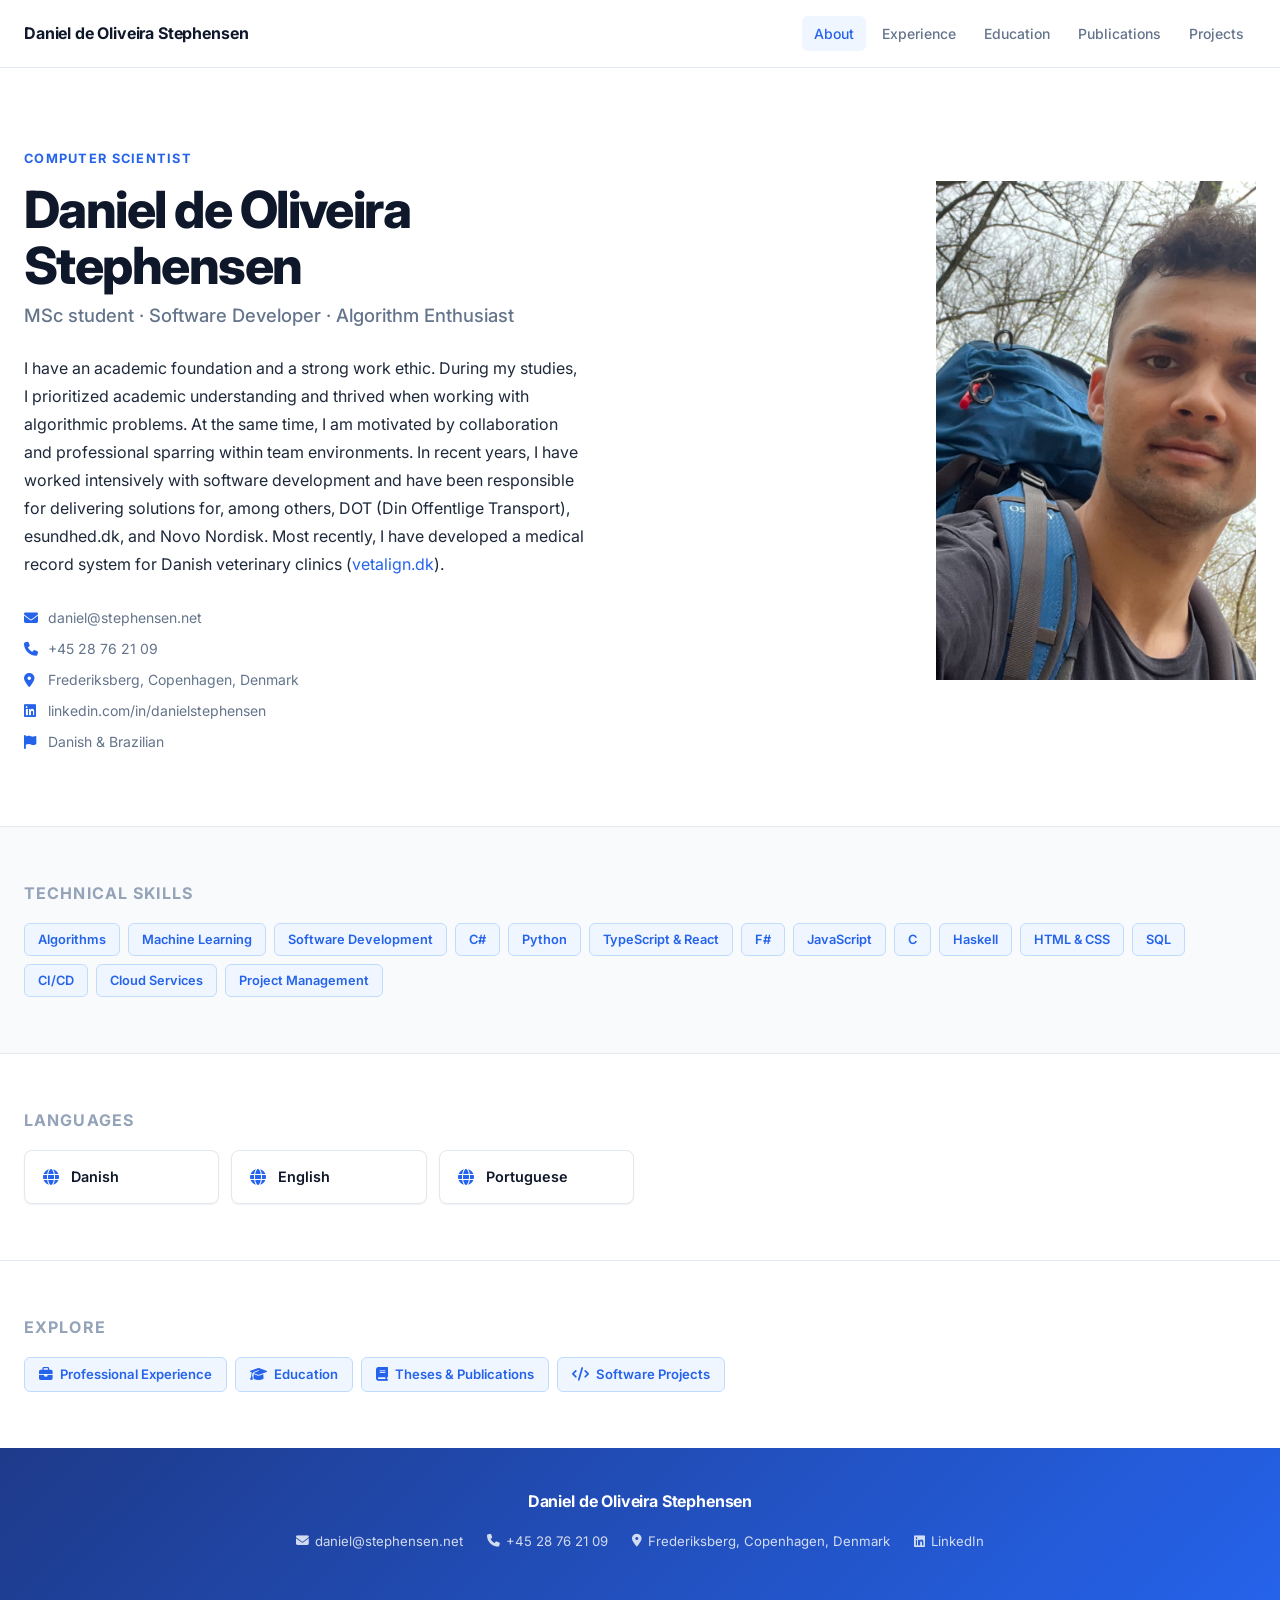
==== index.html @ 85570a77 "Lots of changes made" ====
<!DOCTYPE html>
<html lang="en">
<head>
  <meta charset="UTF-8">
  <meta name="viewport" content="width=device-width, initial-scale=1.0">
  <title>Daniel de Oliveira Stephensen — Computer Scientist</title>
  <meta name="description" content="Personal website of Daniel de Oliveira Stephensen, Computer Scientist at the University of Copenhagen.">
  <link rel="preconnect" href="https://fonts.googleapis.com">
  <link rel="preconnect" href="https://fonts.gstatic.com" crossorigin>
  <link href="https://fonts.googleapis.com/css2?family=Inter:wght@400;500;600;700;800&display=swap" rel="stylesheet">
  <link rel="stylesheet" href="https://cdnjs.cloudflare.com/ajax/libs/font-awesome/6.5.0/css/all.min.css">
  <link rel="stylesheet" href="assets/css/styles.css">
</head>
<body>

  <!-- ── Navigation ───────────────────────────────────────────────── -->
  <nav class="nav" role="navigation">
    <div class="nav-inner">
      <a class="nav-logo" href="/">Daniel de Oliveira Stephensen</a>
      <button class="nav-toggle" aria-label="Toggle navigation" aria-expanded="false">
        <span></span><span></span><span></span>
      </button>
      <div class="nav-links">
        <a href="/" class="active">About</a>
        <a href="/experience">Experience</a>
        <a href="/education">Education</a>
        <a href="/publications">Publications</a>
        <a href="/projects">Projects</a>
      </div>
    </div>
  </nav>

  <!-- ── Hero ─────────────────────────────────────────────────────── -->
  <main class="page">
    <section class="hero">
      <p class="hero-inner hero-eyebrow">Computer Scientist</p>
      <div>
        <div class="hero-inner" style="align-items: flex-start;">
          <div class="hero-text">
            
            <h1 class="hero-name">Daniel de Oliveira<br>Stephensen</h1>
            <p class="hero-title">MSc student · Software Developer · Algorithm Enthusiast</p>
            <p class="hero-bio">
              I have an academic foundation and a strong work ethic. During my studies,
              I prioritized academic understanding and thrived when working with algorithmic problems.
              At the same time, I am motivated by collaboration and professional sparring within team
              environments. In recent years, I have worked intensively with software development and
              have been responsible for delivering solutions for, among others, DOT (Din Offentlige
              Transport), esundhed.dk, and Novo Nordisk. Most recently, I have developed a medical
              record system for Danish veterinary clinics (<a href="https://vetalign.dk" target="_blank" rel="noopener">vetalign.dk</a>).
            </p>
            <div class="hero-contact">
              <a href="mailto:daniel@stephensen.net">
                <i class="fa-solid fa-envelope"></i>daniel@stephensen.net
              </a>
              <a href="tel:+4528762109">
                <i class="fa-solid fa-phone"></i>+45 28 76 21 09
              </a>
              <span>
                <a href="https://www.google.com/maps/search/?api=1&query=Frederiksberg+Copenhagen+Denmark" target="_blank">
                  <i class="fa-solid fa-location-dot"></i>
                  Frederiksberg, Copenhagen, Denmark
                </a>
              </span>
              <a href="https://www.linkedin.com/in/danielstephensen" target="_blank" rel="noopener">
                <i class="fa-brands fa-linkedin"></i>linkedin.com/in/danielstephensen
              </a>
              <span>
                <i class="fa-solid fa-flag"></i>Danish &amp; Brazilian
              </span>
            </div>
          </div>

          <!-- Replace profile.jpg with your own photo -->
          <div>
            <img
              src="assets/images/profile.png"
              alt="Daniel de Oliveira Stephensen"
            >
          </div>
        </div>
      </div>
    </section>

    <hr class="divider">

    <!-- ── Skills ───────────────────────────────────────────────────── -->
    <section class="info-section">
      <div class="info-section-inner">
        <h2>Technical Skills</h2>
        <div class="tag-grid">
          <span class="tag tech">Algorithms</span>
          <span class="tag tech">Machine Learning</span>
          <span class="tag tech">Software Development</span>
          <span class="tag tech">C#</span>
          <span class="tag tech">Python</span>
          <span class="tag tech">TypeScript &amp; React</span>
          <span class="tag tech">F#</span>
          <span class="tag tech">JavaScript</span>
          <span class="tag tech">C</span>
          <span class="tag tech">Haskell</span>
          <span class="tag tech">HTML &amp; CSS</span>
          <span class="tag tech">SQL</span>
          <span class="tag tech">CI/CD</span>
          <span class="tag tech">Cloud Services</span>
          <span class="tag tech">Project Management</span>
        </div>
      </div>
    </section>

    <!-- ── Languages ────────────────────────────────────────────────── -->
    <section class="info-section">
      <div class="info-section-inner">
        <h2>Languages</h2>
        <div class="lang-grid">
          <div class="lang-item"><i class="fa-solid fa-globe"></i><span>Danish</span></div>
          <div class="lang-item"><i class="fa-solid fa-globe"></i><span>English</span></div>
          <div class="lang-item"><i class="fa-solid fa-globe"></i><span>Portuguese</span></div>
        </div>
      </div>
    </section>

    <!-- ── Quick links ───────────────────────────────────────────────── -->
    <section class="info-section">
      <div class="info-section-inner">
        <h2>Explore</h2>
        <div class="tag-grid">
          <a href="/experience" class="btn-link"><i class="fa-solid fa-briefcase"></i>Professional Experience</a>
          <a href="/education"  class="btn-link"><i class="fa-solid fa-graduation-cap"></i>Education</a>
          <a href="/publications" class="btn-link"><i class="fa-solid fa-book"></i>Theses &amp; Publications</a>
          <a href="/projects"  class="btn-link"><i class="fa-solid fa-code"></i>Software Projects</a>
        </div>
      </div>
    </section>
  </main>

  <!-- ── Footer ───────────────────────────────────────────────────── -->
  <footer class="footer">
    <p class="footer-name">Daniel de Oliveira Stephensen</p>
    <div class="footer-contacts">
      <a href="mailto:daniel@stephensen.net"><i class="fa-solid fa-envelope"></i>daniel@stephensen.net</a>
      <a href="tel:+4528762109"><i class="fa-solid fa-phone"></i>+45 28 76 21 09</a>
      <span>
        <a href="https://www.google.com/maps/search/?api=1&query=Frederiksberg+Copenhagen+Denmark" target="_blank">
          <i class="fa-solid fa-location-dot"></i>
          Frederiksberg, Copenhagen, Denmark
        </a>
      </span>
      <a href="https://www.linkedin.com/in/danielstephensen" target="_blank" rel="noopener"><i class="fa-brands fa-linkedin"></i>LinkedIn</a>
    </div>
  </footer>

  <script src="assets/js/main.js"></script>
</body>
</html>
---- assets/css/styles.css ----
/* =====================================================================
   Design tokens
   ===================================================================== */
:root {
  --navy:         #0f172a;
  --navy-light:   #1e293b;
  --blue:         #2563eb;
  --blue-hover:   #1d4ed8;
  --blue-light:   #eff6ff;
  --blue-muted:   #bfdbfe;
  --text:         #1e293b;
  --text-muted:   #64748b;
  --text-light:   #94a3b8;
  --bg:           #ffffff;
  --bg-alt:       #f8fafc;
  --border:       #e2e8f0;
  --green:        #059669;
  --green-light:  #d1fae5;
  --amber:        #d97706;
  --amber-light:  #fef3c7;
  --gray-badge:   #f1f5f9;
  --gray-text:    #475569;
  --nav-h:        68px;
  --max-w:        1300px;
  --radius:       8px;
  --radius-lg:    14px;
  --shadow-sm:    0 1px 2px rgba(15,23,42,.06);
  --shadow:       0 1px 3px rgba(15,23,42,.08), 0 1px 2px rgba(15,23,42,.05);
  --shadow-md:    0 4px 12px rgba(15,23,42,.08), 0 2px 4px rgba(15,23,42,.04);
  --shadow-lg:    0 10px 24px rgba(15,23,42,.09), 0 4px 8px rgba(15,23,42,.05);
}

/* =====================================================================
   Reset & base
   ===================================================================== */
*, *::before, *::after { box-sizing: border-box; margin: 0; padding: 0; }

html { scroll-behavior: smooth; }

body {
  font-family: 'Inter', -apple-system, BlinkMacSystemFont, 'Segoe UI', sans-serif;
  color: var(--text);
  background: var(--bg);
  line-height: 1.65;
  font-size: 16px;
  -webkit-font-smoothing: antialiased;
}

a { color: var(--blue); text-decoration: none; }
a:hover { color: var(--blue-hover); }

ul { list-style: none; }

img { max-width: 100%; display: block; }

/* =====================================================================
   Typography
   ===================================================================== */
h1, h2, h3, h4 { font-weight: 700; line-height: 1.25; color: var(--navy); }
h1 { font-size: clamp(2rem, 5vw, 2.75rem); letter-spacing: -.02em; }
h2 { font-size: clamp(1.35rem, 3vw, 1.75rem); letter-spacing: -.01em; }
h3 { font-size: 1.1rem; }
h4 { font-size: .9rem; font-weight: 600; }

p { color: var(--text); }

/* =====================================================================
   Navigation
   ===================================================================== */
.nav {
  position: fixed;
  inset: 0 0 auto 0;
  height: var(--nav-h);
  z-index: 100;
  background: rgba(255,255,255,.94);
  backdrop-filter: blur(12px);
  -webkit-backdrop-filter: blur(12px);
  border-bottom: 1px solid var(--border);
}

.nav-inner {
  max-width: var(--max-w);
  margin: 0 auto;
  padding: 0 24px;
  height: 100%;
  display: flex;
  align-items: center;
  justify-content: space-between;
  gap: 24px;
}

.nav-logo {
  font-size: 1rem;
  font-weight: 700;
  color: var(--navy);
  white-space: nowrap;
  letter-spacing: -.01em;
}
.nav-logo:hover { color: var(--blue); }

.nav-links {
  display: flex;
  align-items: center;
  gap: 4px;
}

.nav-links a {
  font-size: .875rem;
  font-weight: 500;
  color: var(--text-muted);
  padding: 6px 12px;
  border-radius: 6px;
  transition: color .15s, background .15s;
}
.nav-links a:hover { color: var(--navy); background: var(--bg-alt); }
.nav-links a.active { color: var(--blue); background: var(--blue-light); }

/* Hamburger */
.nav-toggle {
  display: none;
  flex-direction: column;
  gap: 5px;
  cursor: pointer;
  padding: 8px;
  border: none;
  background: none;
}
.nav-toggle span {
  width: 22px;
  height: 2px;
  background: var(--navy);
  border-radius: 2px;
  transition: transform .2s, opacity .2s;
}

/* =====================================================================
   Page wrapper
   ===================================================================== */
.page {
  padding-top: var(--nav-h);
  min-height: 100vh;
}

/* =====================================================================
   Section header (shared page title block)
   ===================================================================== */
.section-header {
  background: linear-gradient(135deg, #1e3a8a 0%, #2563eb 100%);
  color: #fff;
  padding: 32px 24px 32px;
  text-align: center;
}
.section-header h1 { color: #fff; margin-bottom: 10px; }
.section-header p {
  color: rgba(255, 255, 255, .72);
  font-size: 1.05rem;
  max-width: 520px;
  margin: 0 auto;
}

/* =====================================================================
   Container
   ===================================================================== */
.container {
  max-width: var(--max-w);
  margin: 0 auto;
  padding: 0 24px;
}

/* =====================================================================
   Timeline
   ===================================================================== */
.timeline-section {
  padding: 72px 0;
}
.timeline-section + .timeline-section { padding-top: 0; }

.timeline-label {
  font-size: .75rem;
  font-weight: 700;
  letter-spacing: .08em;
  text-transform: uppercase;
  color: var(--text-light);
  margin-bottom: 28px;
}

/*
  Timeline geometry (all values consistent):
  - .timeline padding-left: 48px
  - Line:  left 19px, width 2px  → center at 20px
  - Dot:   10×10px, left -33px from .tl-item
           → left edge at 48-33=15px from .timeline
           → center at 15+5=20px  ✓ matches line center
*/

.timeline {
  position: relative;
  padding-left: 48px;
}

/* Vertical line */
.timeline::before {
  content: '';
  position: absolute;
  left: 19px;
  top: 0;
  bottom: 0;
  width: 2px;
  background: var(--border);
  border-radius: 2px;
}

.tl-item {
  position: relative;
  margin-bottom: 28px;
}
.tl-item:last-child { margin-bottom: 0; }

/* Dot — vertically centred on the date label:
   card border (1) + padding-top (24) + half .tl-meta height (~13.5) - half dot height (5) ≈ 34px */
.tl-item::before {
  content: '';
  position: absolute;
  left: -33px;
  top: 34px;
  width: 10px;
  height: 10px;
  border-radius: 50%;
  background: #fff;
  border: 2px solid var(--blue);
  box-shadow: 0 0 0 3px var(--blue-light);
  z-index: 2;
}

/* =====================================================================
   Timeline card
   ===================================================================== */
.tl-card {
  background: var(--bg);
  border: 1px solid var(--border);
  border-radius: var(--radius-lg);
  padding: 24px 28px;
  box-shadow: var(--shadow);
  transition: box-shadow .2s, border-color .2s;
}
.tl-card:hover {
  box-shadow: var(--shadow-md);
  border-color: var(--blue-muted);
}

.tl-meta {
  display: flex;
  align-items: center;
  gap: 8px;
  flex-wrap: wrap;
  margin-bottom: 8px;
}

.tl-date {
  font-size: .8rem;
  font-weight: 600;
  color: var(--blue);
  background: var(--blue-light);
  padding: 3px 10px;
  border-radius: 20px;
  display: inline-flex;
  align-items: center;
  gap: 5px;
}
.tl-date i { font-size: .75rem; }

.tl-org {
  font-size: .82rem;
  font-weight: 500;
  color: var(--text-muted);
  display: inline-flex;
  align-items: center;
  gap: 5px;
}
.tl-org i { font-size: .8rem; }

.tl-title {
  font-size: 1.05rem;
  font-weight: 700;
  color: var(--navy);
  margin-bottom: 12px;
  line-height: 1.35;
}

.tl-desc {
  font-size: .9rem;
  color: var(--text-muted);
  line-height: 1.6;
  margin-bottom: 14px;
}

.tl-bullets {
  padding-left: 0;
  display: flex;
  flex-direction: column;
  gap: 6px;
}

.tl-bullets li {
  font-size: .875rem;
  color: var(--text);
  padding-left: 20px;
  position: relative;
  line-height: 1.55;
}
.tl-bullets li::before {
  content: '';
  position: absolute;
  left: 0;
  top: 8px;
  width: 6px;
  height: 6px;
  border-radius: 50%;
  background: var(--blue);
}

/* =====================================================================
   Badges (grade, ECTS, tags)
   ===================================================================== */
.badge-row {
  display: flex;
  align-items: center;
  gap: 6px;
  flex-wrap: wrap;
  margin-top: 12px;
}

.badge {
  font-size: .75rem;
  font-weight: 600;
  padding: 3px 10px;
  border-radius: 20px;
  display: inline-flex;
  align-items: center;
  gap: 4px;
}

.badge-pass     { background: var(--gray-badge);  color: var(--gray-text); }
.badge-ects     { background: var(--gray-badge);  color: var(--gray-text); }
.badge-type     { background: var(--blue-light);  color: var(--blue); }

/* =====================================================================
   Icon link button (course description, website, etc.)
   ===================================================================== */
.btn-link {
  display: inline-flex;
  align-items: center;
  gap: 7px;
  font-size: .82rem;
  font-weight: 600;
  color: var(--blue);
  border: 1.5px solid var(--blue-muted);
  background: var(--blue-light);
  padding: 6px 14px;
  border-radius: 6px;
  transition: background .15s, border-color .15s, color .15s;
}
.btn-link:hover {
  background: var(--blue);
  border-color: var(--blue);
  color: #fff;
}
.btn-link i { font-size: .85rem; }

.btn-download {
  display: inline-flex;
  align-items: center;
  gap: 7px;
  font-size: .82rem;
  font-weight: 600;
  color: var(--green);
  border: 1.5px solid #6ee7b7;
  background: var(--green-light);
  padding: 6px 14px;
  border-radius: 6px;
  transition: background .15s, border-color .15s, color .15s;
}
.btn-download:hover {
  background: var(--green);
  border-color: var(--green);
  color: #fff;
}
.btn-download i { font-size: .85rem; }

.btn-row {
  display: flex;
  gap: 10px;
  flex-wrap: wrap;
  margin-top: 16px;
}

/* =====================================================================
   Skills / tag cloud
   ===================================================================== */
.tag-grid {
  display: flex;
  flex-wrap: wrap;
  gap: 8px;
}

.tag {
  font-size: .8rem;
  font-weight: 600;
  padding: 5px 13px;
  border-radius: 6px;
  background: var(--gray-badge);
  color: var(--gray-text);
  border: 1px solid var(--border);
}
.tag.tech   { background: var(--blue-light);  color: var(--blue);  border-color: var(--blue-muted); }
.tag.lang   { background: var(--green-light); color: var(--green); border-color: #6ee7b7; }

/* =====================================================================
   Course list (inside education cards)
   ===================================================================== */
.course-list {
  display: flex;
  flex-direction: column;
  gap: 12px;
  margin-top: 20px;
}

.course-item {
  background: var(--bg-alt);
  border: 1px solid var(--border);
  border-radius: var(--radius);
  padding: 16px 20px;
  transition: border-color .15s;
}
.course-item:hover { border-color: var(--blue-muted); }

/* Top row: title-block (left) + meta group (right) */
.course-title-row {
  display: flex;
  align-items: center;
  justify-content: space-between;
  gap: 12px;
  flex-wrap: wrap;
  margin-bottom: 6px;
}

.course-title-block {
  display: flex;
  flex-direction: row;
  align-items: center;
  gap: 8px;
  flex-wrap: wrap;
}

.course-name {
  font-size: .9rem;
  font-weight: 700;
  color: var(--navy);
  line-height: 1.35;
}

.course-meta {
  display: flex;
  align-items: center;
  gap: 6px;
  flex-shrink: 0;
  flex-wrap: wrap;
}

.course-link {
  display: inline-flex;
  align-items: center;
  gap: 5px;
  font-size: .73rem;
  font-weight: 600;
  color: var(--blue);
  white-space: nowrap;
  flex-shrink: 0;
  padding: 3px 9px;
  border-radius: 5px;
  border: 1px solid var(--blue-muted);
  background: var(--blue-light);
  transition: background .15s, color .15s, border-color .15s;
  text-decoration: none;
}
.course-link:hover {
  background: var(--blue);
  border-color: var(--blue);
  color: #fff;
}
.course-link i { font-size: .7rem; }

/* Short text description */
.course-desc {
  font-size: .855rem;
  color: var(--text-muted);
  line-height: 1.6;
  margin: 6px 0 8px;
}

/* TA badge */
.badge-ta {
  background: #fef3c7;
  color: #92400e;
}

/* Course type badge */
.badge-course-type {
  background: #fff7ed;
  color: #c2410c;
}

/* Key Takeaways section */
.course-takeaways {
  margin-top: 12px;
  padding-top: 10px;
  border-top: 1px solid var(--border);
}

.takeaways-label {
  font-size: .7rem;
  font-weight: 700;
  letter-spacing: .08em;
  text-transform: uppercase;
  color: var(--text-light);
  margin-bottom: 7px;
}

.course-learned {
  padding-left: 0;
  display: flex;
  flex-direction: column;
  gap: 4px;
}
.course-learned li {
  font-size: .82rem;
  color: var(--text-muted);
  padding-left: 16px;
  position: relative;
  line-height: 1.5;
}
.course-learned li::before {
  content: '';
  position: absolute;
  left: 0;
  top: 7px;
  width: 5px;
  height: 5px;
  border-radius: 50%;
  background: var(--text-light);
}

/* =====================================================================
   Video embed
   ===================================================================== */
.video-wrap {
  margin-top: 20px;
  border-radius: var(--radius);
  overflow: hidden;
  background: var(--navy);
  aspect-ratio: 16 / 9;
  display: flex;
  align-items: center;
  justify-content: center;
  border: 1px solid var(--border);
}
.video-wrap iframe {
  width: 100%;
  height: 100%;
  border: none;
}
.video-placeholder {
  text-align: center;
  color: var(--text-light);
}
.video-placeholder i { font-size: 2.5rem; margin-bottom: 10px; display: block; color: #475569; }
.video-placeholder p { font-size: .82rem; }

/* =====================================================================
   Hero (home page)
   ===================================================================== */
.hero {
  padding: 80px 0 72px;
}

.hero-inner {
  max-width: var(--max-w);
  margin: 0 auto;
  padding: 0 24px;
  display: grid;
  grid-template-columns: 1fr 320px;
  gap: 64px;
  align-items: center;
}

.hero-eyebrow {
  font-size: .8rem;
  font-weight: 700;
  letter-spacing: .1em;
  text-transform: uppercase;
  color: var(--blue);
  margin-bottom: 12px;
}

.hero-name {
  font-size: clamp(2.2rem, 5vw, 3.2rem);
  font-weight: 800;
  color: var(--navy);
  letter-spacing: -.03em;
  line-height: 1.1;
  margin-bottom: 6px;
}

.hero-title {
  font-size: 1.15rem;
  font-weight: 500;
  color: var(--text-muted);
  margin-bottom: 24px;
}

.hero-bio {
  font-size: 1rem;
  color: var(--text);
  line-height: 1.75;
  max-width: 560px;
  margin-bottom: 28px;
}

.hero-contact {
  display: flex;
  flex-direction: column;
  gap: 8px;
}
.hero-contact a, .hero-contact span {
  font-size: .875rem;
  color: var(--text-muted);
  display: inline-flex;
  align-items: center;
  gap: 8px;
  transition: color .15s;
}
.hero-contact a:hover { color: var(--blue); }
.hero-contact i { width: 16px; color: var(--blue); }

.hero-photo-wrap {
  display: flex;
  justify-content: center;
}

.hero-photo {
  width: 260px;
  height: 260px;
  border-radius: 50%;
  object-fit: cover;
  border: 4px solid var(--border);
  box-shadow: var(--shadow-lg);
}

.hero-photo-placeholder {
  width: 260px;
  height: 260px;
  border-radius: 50%;
  background: var(--bg-alt);
  border: 4px solid var(--border);
  display: flex;
  align-items: center;
  justify-content: center;
  color: var(--text-light);
  font-size: 5rem;
  box-shadow: var(--shadow-lg);
}

/* =====================================================================
   Home info sections
   ===================================================================== */
.info-section {
  padding: 56px 0;
  background: var(--bg-alt);
}
.info-section + .info-section { border-top: 1px solid var(--border); background: var(--bg); }

.info-section-inner {
  max-width: var(--max-w);
  margin: 0 auto;
  padding: 0 24px;
}

.info-section h2 {
  font-size: 1rem;
  font-weight: 700;
  letter-spacing: .07em;
  text-transform: uppercase;
  color: var(--text-light);
  margin-bottom: 20px;
}

.lang-grid {
  display: grid;
  grid-template-columns: repeat(auto-fill, minmax(180px, 1fr));
  gap: 12px;
}

.lang-item {
  background: var(--bg);
  border: 1px solid var(--border);
  border-radius: var(--radius);
  padding: 14px 18px;
  display: flex;
  align-items: center;
  gap: 12px;
  box-shadow: var(--shadow-sm);
}
.lang-item i { color: var(--blue); font-size: 1rem; }
.lang-item span { font-size: .9rem; font-weight: 600; color: var(--navy); }

/* =====================================================================
   Divider
   ===================================================================== */
.divider {
  border: none;
  border-top: 1px solid var(--border);
  margin: 0;
}

/* =====================================================================
   Footer
   ===================================================================== */
.footer {
  background: linear-gradient(135deg, #1e3a8a 0%, #2563eb 100%);
  color: rgba(255,255,255,.72);
  text-align: center;
  padding: 40px 24px 32px;
  font-size: .825rem;
}

.footer-name {
  font-size: 1rem;
  font-weight: 700;
  color: #fff;
  margin-bottom: 16px;
  letter-spacing: -.01em;
}

.footer-contacts {
  display: flex;
  justify-content: center;
  flex-wrap: wrap;
  gap: 10px 24px;
  margin-bottom: 20px;
}

.footer-contacts a,
.footer-contacts span {
  color: rgba(255,255,255,.8);
  display: inline-flex;
  align-items: center;
  gap: 6px;
  font-size: .825rem;
  transition: color .15s;
  text-decoration: none;
}
.footer-contacts a:hover { color: #fff; }
.footer-contacts i { font-size: .8rem; }

.footer-copy {
  font-size: .75rem;
  color: rgba(255,255,255,.4);
  padding-top: 16px;
  border-top: 1px solid rgba(255,255,255,.12);
}

/* =====================================================================
   Misc utility
   ===================================================================== */
.sr-only {
  position: absolute; width: 1px; height: 1px;
  overflow: hidden; clip: rect(0,0,0,0); white-space: nowrap;
}

.text-muted { color: var(--text-muted); }
.mt-4  { margin-top: 4px; }
.mt-8  { margin-top: 8px; }
.mt-12 { margin-top: 12px; }
.mt-16 { margin-top: 16px; }
.mt-20 { margin-top: 20px; }

/* =====================================================================
   Responsive
   ===================================================================== */
@media (max-width: 768px) {
  /* Nav mobile */
  .nav-links {
    display: none;
    position: absolute;
    top: var(--nav-h);
    left: 0;
    right: 0;
    flex-direction: column;
    background: rgba(255,255,255,.98);
    border-bottom: 1px solid var(--border);
    padding: 12px 16px 16px;
    box-shadow: var(--shadow-md);
    gap: 2px;
  }
  .nav-links.open { display: flex; }
  .nav-links a { width: 100%; padding: 10px 14px; }
  .nav-toggle { display: flex; }

  /* Hero */
  .hero { padding: 48px 0 56px; }
  .hero-inner {
    grid-template-columns: 1fr;
    gap: 40px;
    text-align: center;
  }
  .hero-photo-wrap { order: -1; }
  .hero-photo, .hero-photo-placeholder { width: 180px; height: 180px; font-size: 3.5rem; }
  .hero-bio { max-width: 100%; }
  .hero-contact { align-items: center; }

  /* Timeline cards */
  .tl-card { padding: 20px; }

  /* Course list */
  .course-header { flex-direction: column; gap: 8px; }
}

@media (max-width: 500px) {
  .section-header { padding: 48px 16px 40px; }
  .timeline-section { padding: 48px 0; }
  .container { padding: 0 16px; }
}
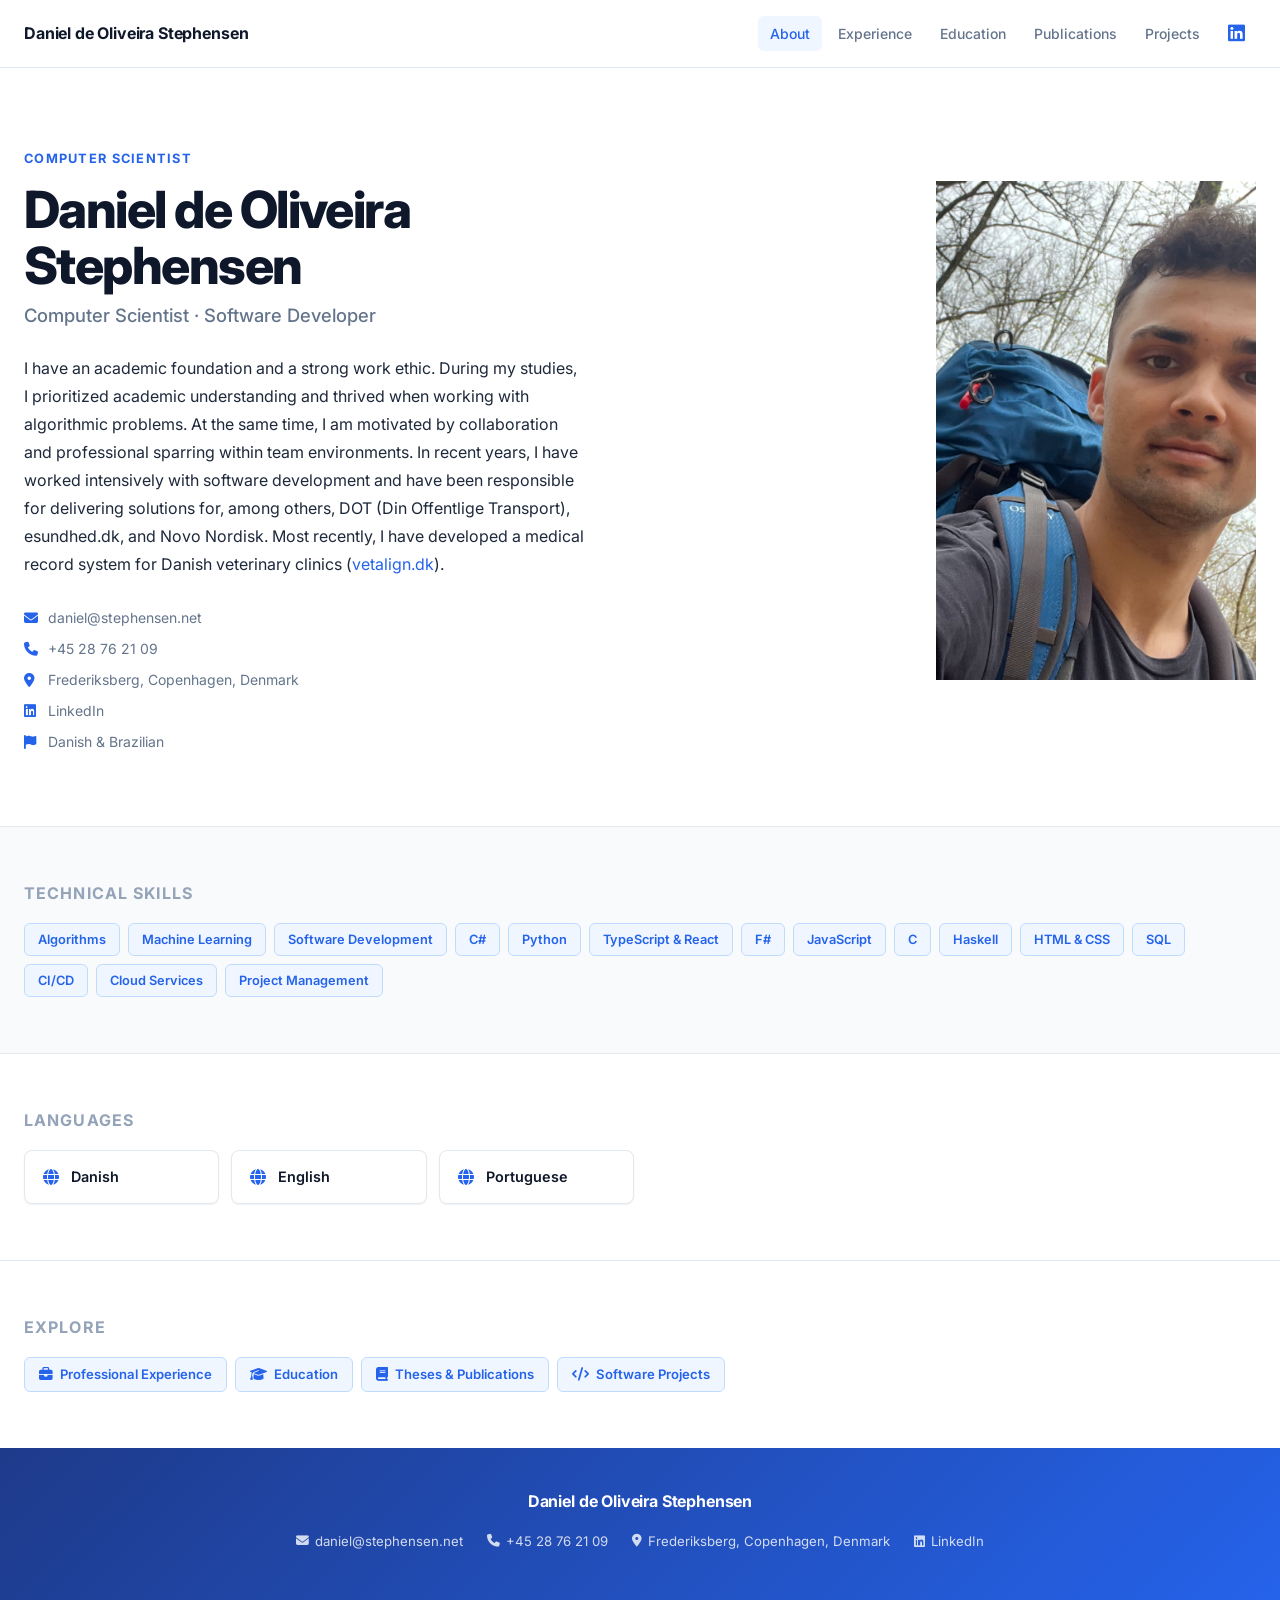
==== commit 4a71527d: "Lots of changes made" ====
--- a/index.html
+++ b/index.html
@@ -26,6 +26,9 @@
         <a href="/education">Education</a>
         <a href="/publications">Publications</a>
         <a href="/projects">Projects</a>
+        <a href="https://www.linkedin.com/in/danielstephensen" target="_blank" rel="noopener" class="nav-linkedin" aria-label="LinkedIn">
+          <i class="fa-brands fa-linkedin"></i>
+        </a>
       </div>
     </div>
   </nav>
@@ -39,7 +42,7 @@
           <div class="hero-text">
             
             <h1 class="hero-name">Daniel de Oliveira<br>Stephensen</h1>
-            <p class="hero-title">MSc student · Software Developer · Algorithm Enthusiast</p>
+            <p class="hero-title">Computer Scientist · Software Developer</p>
             <p class="hero-bio">
               I have an academic foundation and a strong work ethic. During my studies,
               I prioritized academic understanding and thrived when working with algorithmic problems.
@@ -63,7 +66,7 @@
                 </a>
               </span>
               <a href="https://www.linkedin.com/in/danielstephensen" target="_blank" rel="noopener">
-                <i class="fa-brands fa-linkedin"></i>linkedin.com/in/danielstephensen
+                <i class="fa-brands fa-linkedin"></i>LinkedIn
               </a>
               <span>
                 <i class="fa-solid fa-flag"></i>Danish &amp; Brazilian
--- a/assets/css/styles.css
+++ b/assets/css/styles.css
@@ -115,6 +115,27 @@
 .nav-links a:hover { color: var(--navy); background: var(--bg-alt); }
 .nav-links a.active { color: var(--blue); background: var(--blue-light); }
 
+.nav-links .nav-linkedin {
+  display: inline-flex;
+  align-items: center;
+  justify-content: center;
+  width: 40px;
+  height: 40px;
+  padding: 0;
+  border-radius: 50%;
+  background: transparent;
+  color: var(--text-muted);
+  border: none;
+  font-size: 1.2rem;
+  flex-shrink: 0;
+  color: var(--blue);
+  transition: color .15s, background .15s;
+}
+.nav-links .nav-linkedin:hover {
+  color: var(--blue);
+  background: var(--bg-alt);
+}
+
 /* Hamburger */
 .nav-toggle {
   display: none;
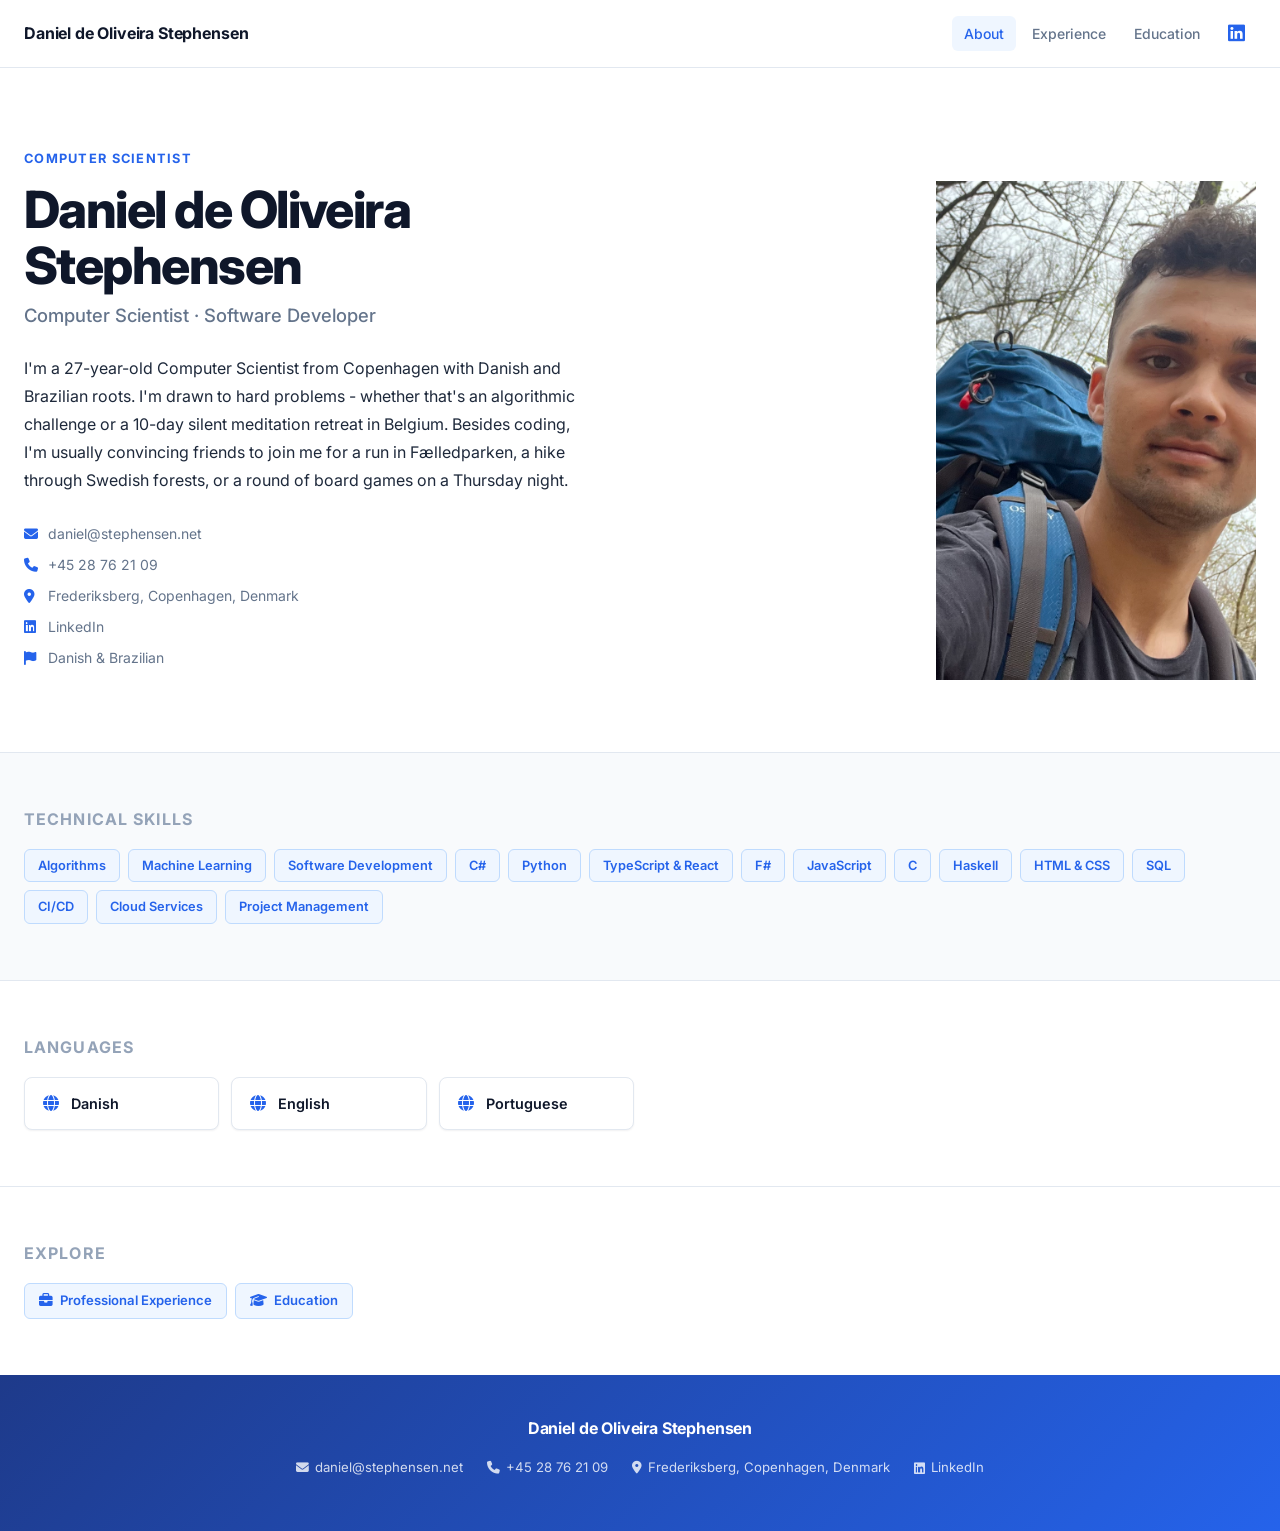
==== commit 7d2048b5: "video added" ====
--- a/index.html
+++ b/index.html
@@ -24,8 +24,6 @@
         <a href="/" class="active">About</a>
         <a href="/experience">Experience</a>
         <a href="/education">Education</a>
-        <a href="/publications">Publications</a>
-        <a href="/projects">Projects</a>
         <a href="https://www.linkedin.com/in/danielstephensen" target="_blank" rel="noopener" class="nav-linkedin" aria-label="LinkedIn">
           <i class="fa-brands fa-linkedin"></i>
         </a>
@@ -44,13 +42,11 @@
             <h1 class="hero-name">Daniel de Oliveira<br>Stephensen</h1>
             <p class="hero-title">Computer Scientist · Software Developer</p>
             <p class="hero-bio">
-              I have an academic foundation and a strong work ethic. During my studies,
-              I prioritized academic understanding and thrived when working with algorithmic problems.
-              At the same time, I am motivated by collaboration and professional sparring within team
-              environments. In recent years, I have worked intensively with software development and
-              have been responsible for delivering solutions for, among others, DOT (Din Offentlige
-              Transport), esundhed.dk, and Novo Nordisk. Most recently, I have developed a medical
-              record system for Danish veterinary clinics (<a href="https://vetalign.dk" target="_blank" rel="noopener">vetalign.dk</a>).
+              I'm a <span id="hero-age"></span>-year-old Computer Scientist from Copenhagen with Danish and Brazilian roots.
+              I'm drawn to hard problems - whether that's an algorithmic challenge or a 10-day silent
+              meditation retreat in Belgium. Besides coding, I'm usually convincing friends to join me
+              for a run in Fælledparken, a hike through Swedish forests, or a round of board games on a
+              Thursday night.
             </p>
             <div class="hero-contact">
               <a href="mailto:daniel@stephensen.net">
@@ -130,8 +126,6 @@
         <div class="tag-grid">
           <a href="/experience" class="btn-link"><i class="fa-solid fa-briefcase"></i>Professional Experience</a>
           <a href="/education"  class="btn-link"><i class="fa-solid fa-graduation-cap"></i>Education</a>
-          <a href="/publications" class="btn-link"><i class="fa-solid fa-book"></i>Theses &amp; Publications</a>
-          <a href="/projects"  class="btn-link"><i class="fa-solid fa-code"></i>Software Projects</a>
         </div>
       </div>
     </section>
--- a/assets/css/styles.css
+++ b/assets/css/styles.css
@@ -362,6 +362,7 @@
 }
 
 .badge-pass     { background: var(--gray-badge);  color: var(--gray-text); }
+.badge-grade    { background: var(--green-light);  color: var(--green); }
 .badge-ects     { background: var(--gray-badge);  color: var(--gray-text); }
 .badge-type     { background: var(--blue-light);  color: var(--blue); }
 
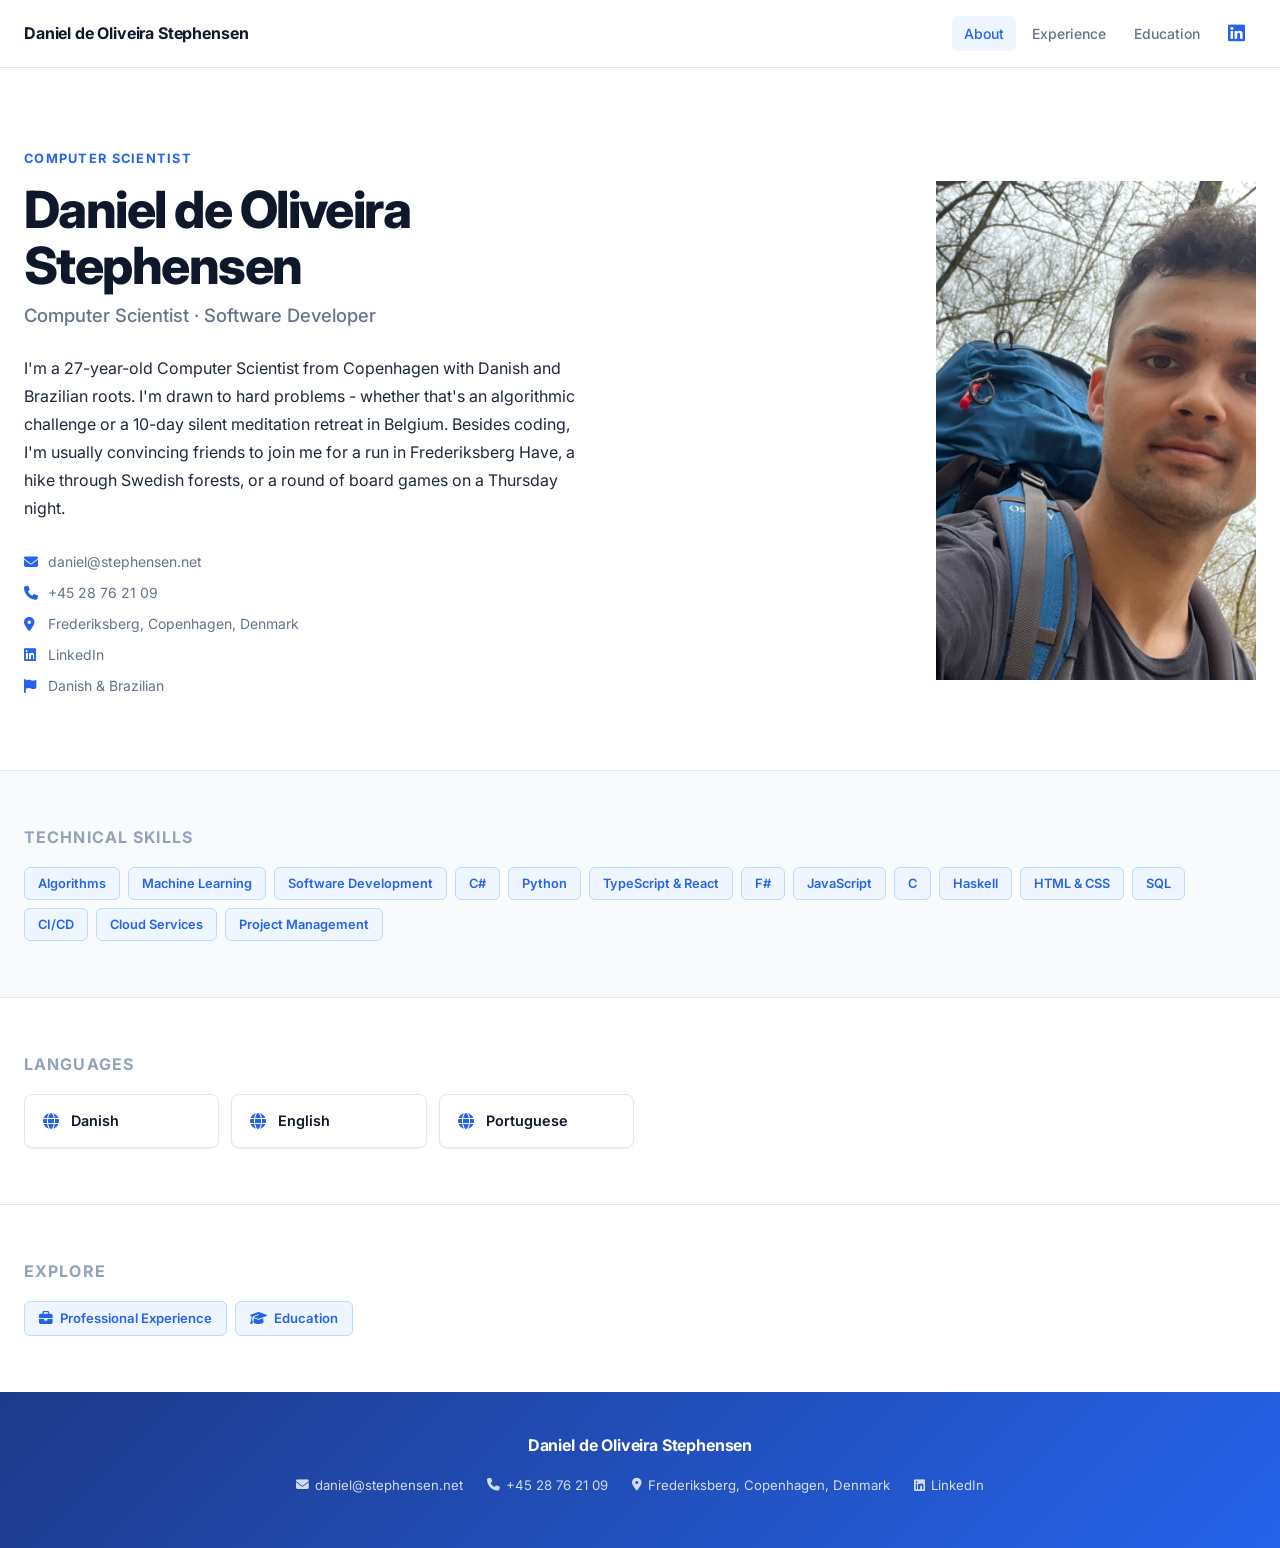
==== commit e70897b4: "minor correction" ====
--- a/index.html
+++ b/index.html
@@ -45,7 +45,7 @@
               I'm a <span id="hero-age"></span>-year-old Computer Scientist from Copenhagen with Danish and Brazilian roots.
               I'm drawn to hard problems - whether that's an algorithmic challenge or a 10-day silent
               meditation retreat in Belgium. Besides coding, I'm usually convincing friends to join me
-              for a run in Fælledparken, a hike through Swedish forests, or a round of board games on a
+              for a run in Frederiksberg Have, a hike through Swedish forests, or a round of board games on a
               Thursday night.
             </p>
             <div class="hero-contact">
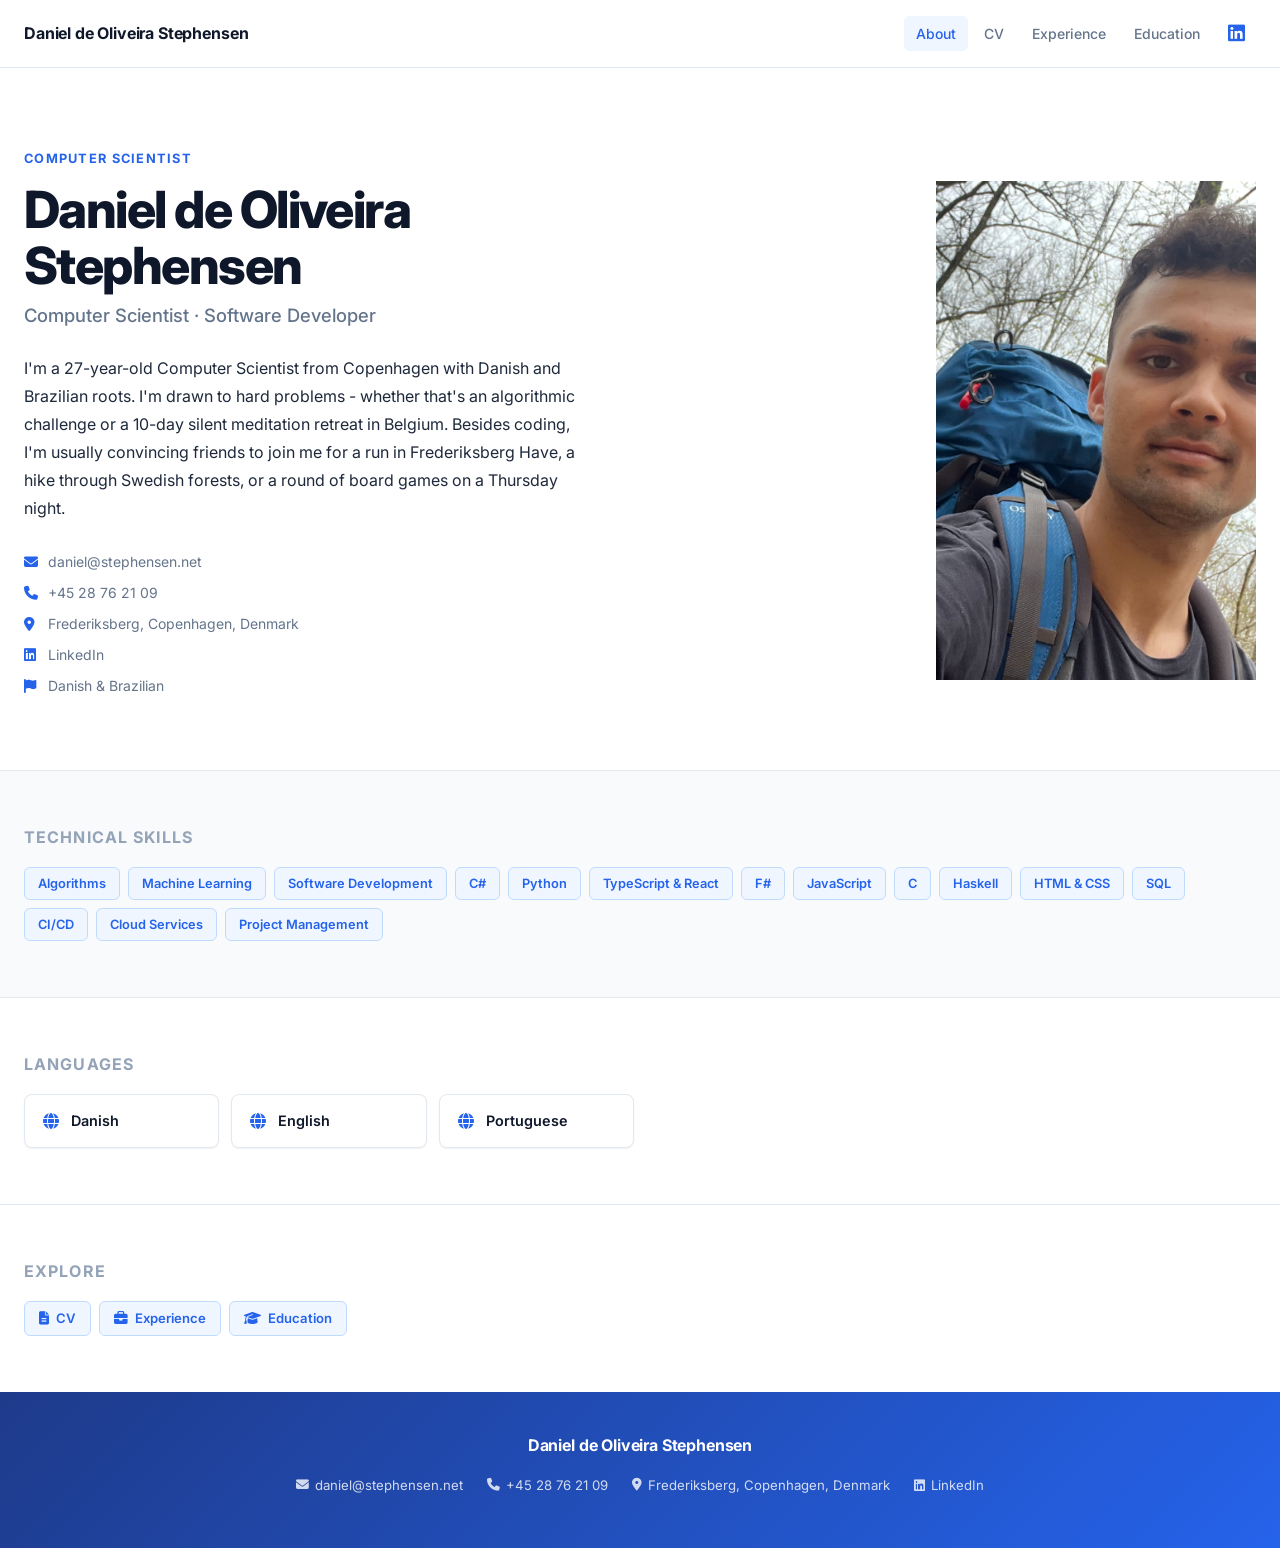
==== commit 7ca030fc: "CV added" ====
--- a/index.html
+++ b/index.html
@@ -22,6 +22,7 @@
       </button>
       <div class="nav-links">
         <a href="/" class="active">About</a>
+        <a href="/cv">CV</a>
         <a href="/experience">Experience</a>
         <a href="/education">Education</a>
         <a href="https://www.linkedin.com/in/danielstephensen" target="_blank" rel="noopener" class="nav-linkedin" aria-label="LinkedIn">
@@ -124,7 +125,8 @@
       <div class="info-section-inner">
         <h2>Explore</h2>
         <div class="tag-grid">
-          <a href="/experience" class="btn-link"><i class="fa-solid fa-briefcase"></i>Professional Experience</a>
+          <a href="/cv"  class="btn-link"><i class="fa-solid fa-file-lines"></i>CV</a>
+          <a href="/experience" class="btn-link"><i class="fa-solid fa-briefcase"></i>Experience</a>
           <a href="/education"  class="btn-link"><i class="fa-solid fa-graduation-cap"></i>Education</a>
         </div>
       </div>
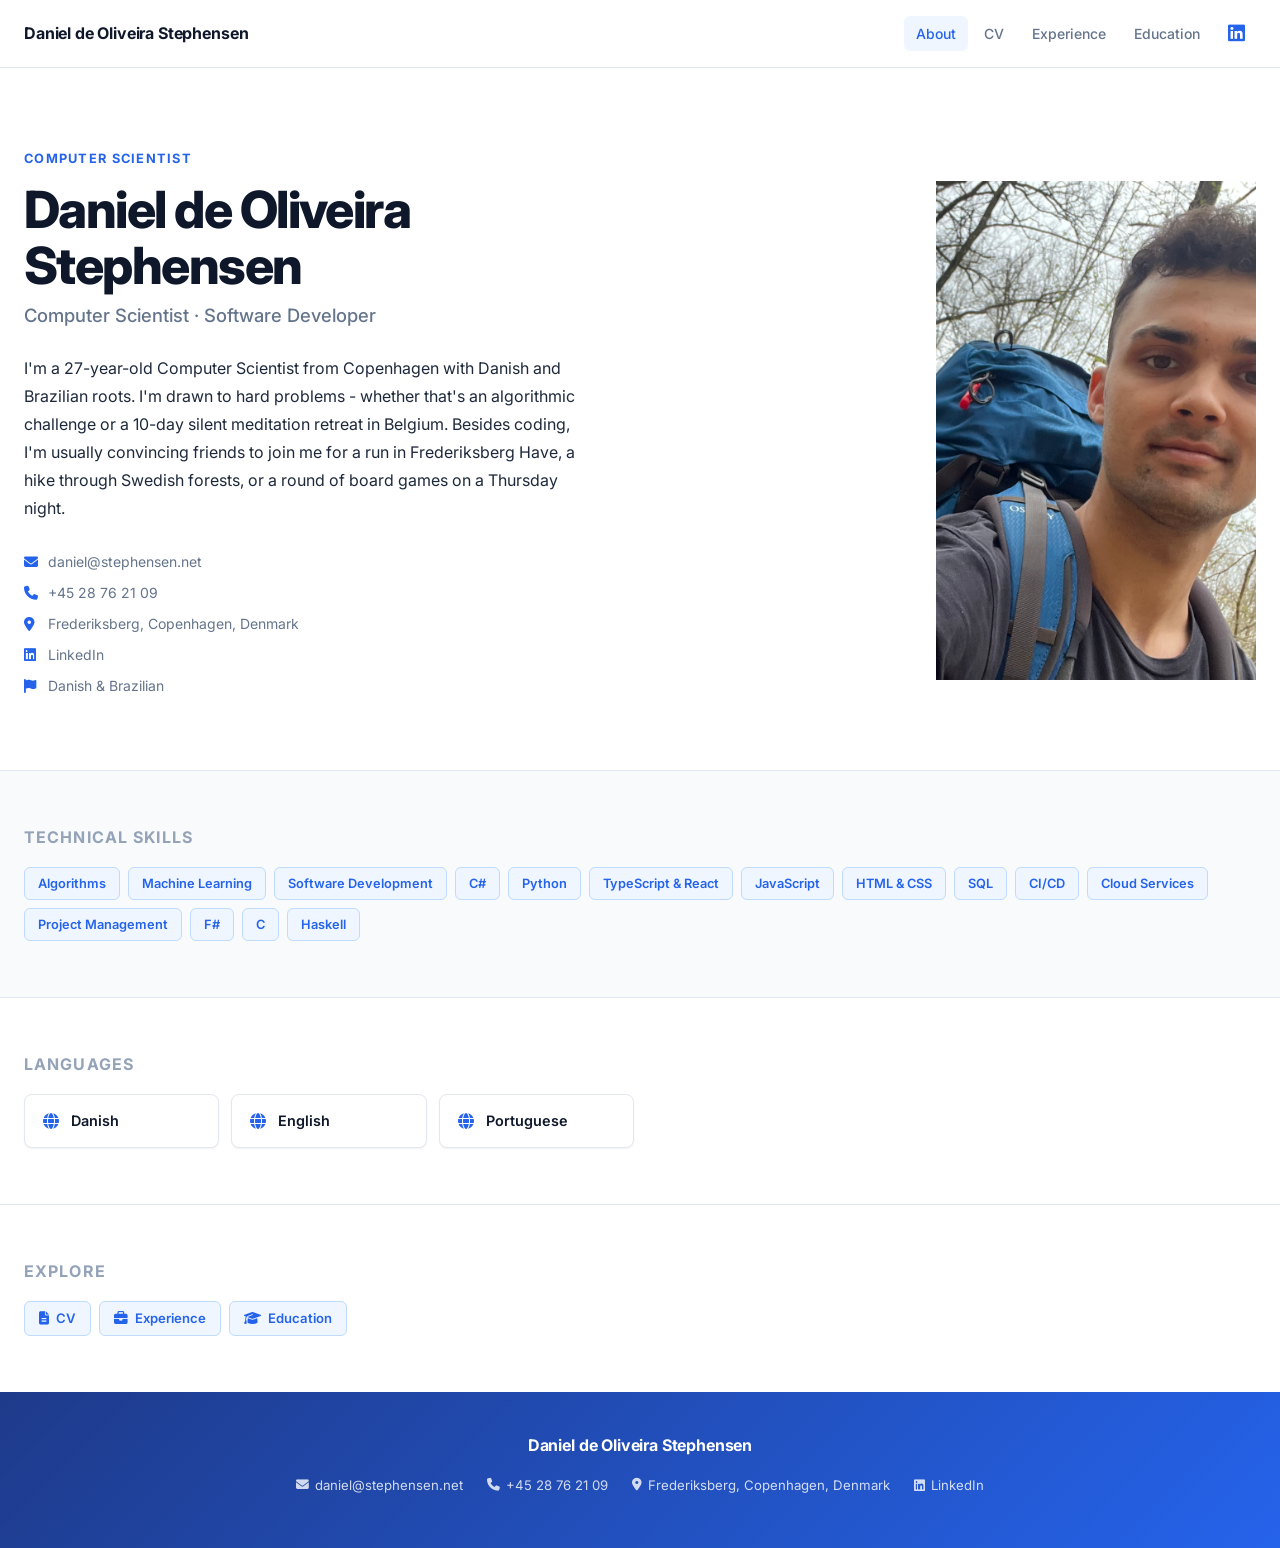
==== commit 303a6f26: "minor fix" ====
--- a/index.html
+++ b/index.html
@@ -95,15 +95,17 @@
           <span class="tag tech">C#</span>
           <span class="tag tech">Python</span>
           <span class="tag tech">TypeScript &amp; React</span>
-          <span class="tag tech">F#</span>
           <span class="tag tech">JavaScript</span>
-          <span class="tag tech">C</span>
-          <span class="tag tech">Haskell</span>
           <span class="tag tech">HTML &amp; CSS</span>
           <span class="tag tech">SQL</span>
           <span class="tag tech">CI/CD</span>
           <span class="tag tech">Cloud Services</span>
           <span class="tag tech">Project Management</span>
+          <span class="tag tech">F#</span>
+          <span class="tag tech">C</span>
+          <span class="tag tech">Haskell</span>
+          
+          
         </div>
       </div>
     </section>
--- a/assets/css/styles.css
+++ b/assets/css/styles.css
@@ -35,7 +35,7 @@
    ===================================================================== */
 *, *::before, *::after { box-sizing: border-box; margin: 0; padding: 0; }
 
-html { scroll-behavior: smooth; }
+html { scroll-behavior: smooth; scroll-padding-top: var(--nav-h); }
 
 body {
   font-family: 'Inter', -apple-system, BlinkMacSystemFont, 'Segoe UI', sans-serif;
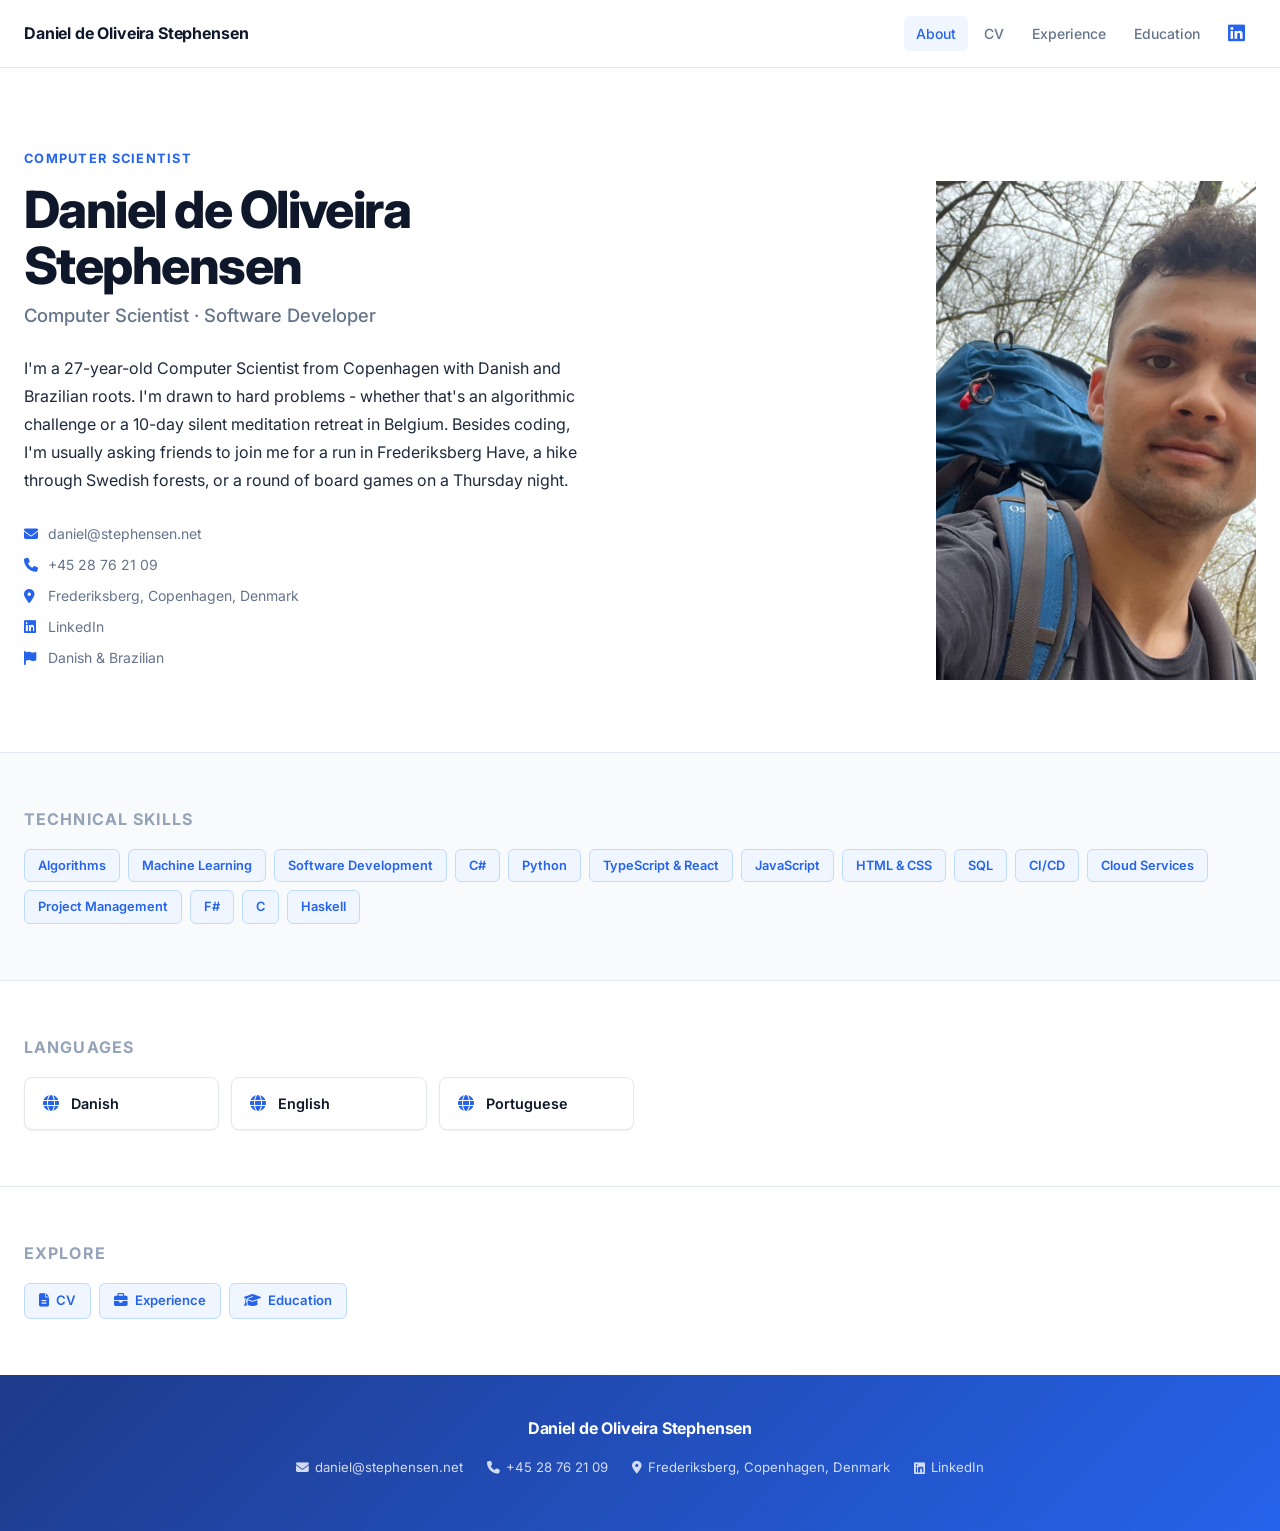
==== commit 3b9b1942: "Feedback from Jonas" ====
--- a/index.html
+++ b/index.html
@@ -45,7 +45,7 @@
             <p class="hero-bio">
               I'm a <span id="hero-age"></span>-year-old Computer Scientist from Copenhagen with Danish and Brazilian roots.
               I'm drawn to hard problems - whether that's an algorithmic challenge or a 10-day silent
-              meditation retreat in Belgium. Besides coding, I'm usually convincing friends to join me
+              meditation retreat in Belgium. Besides coding, I'm usually asking friends to join me
               for a run in Frederiksberg Have, a hike through Swedish forests, or a round of board games on a
               Thursday night.
             </p>
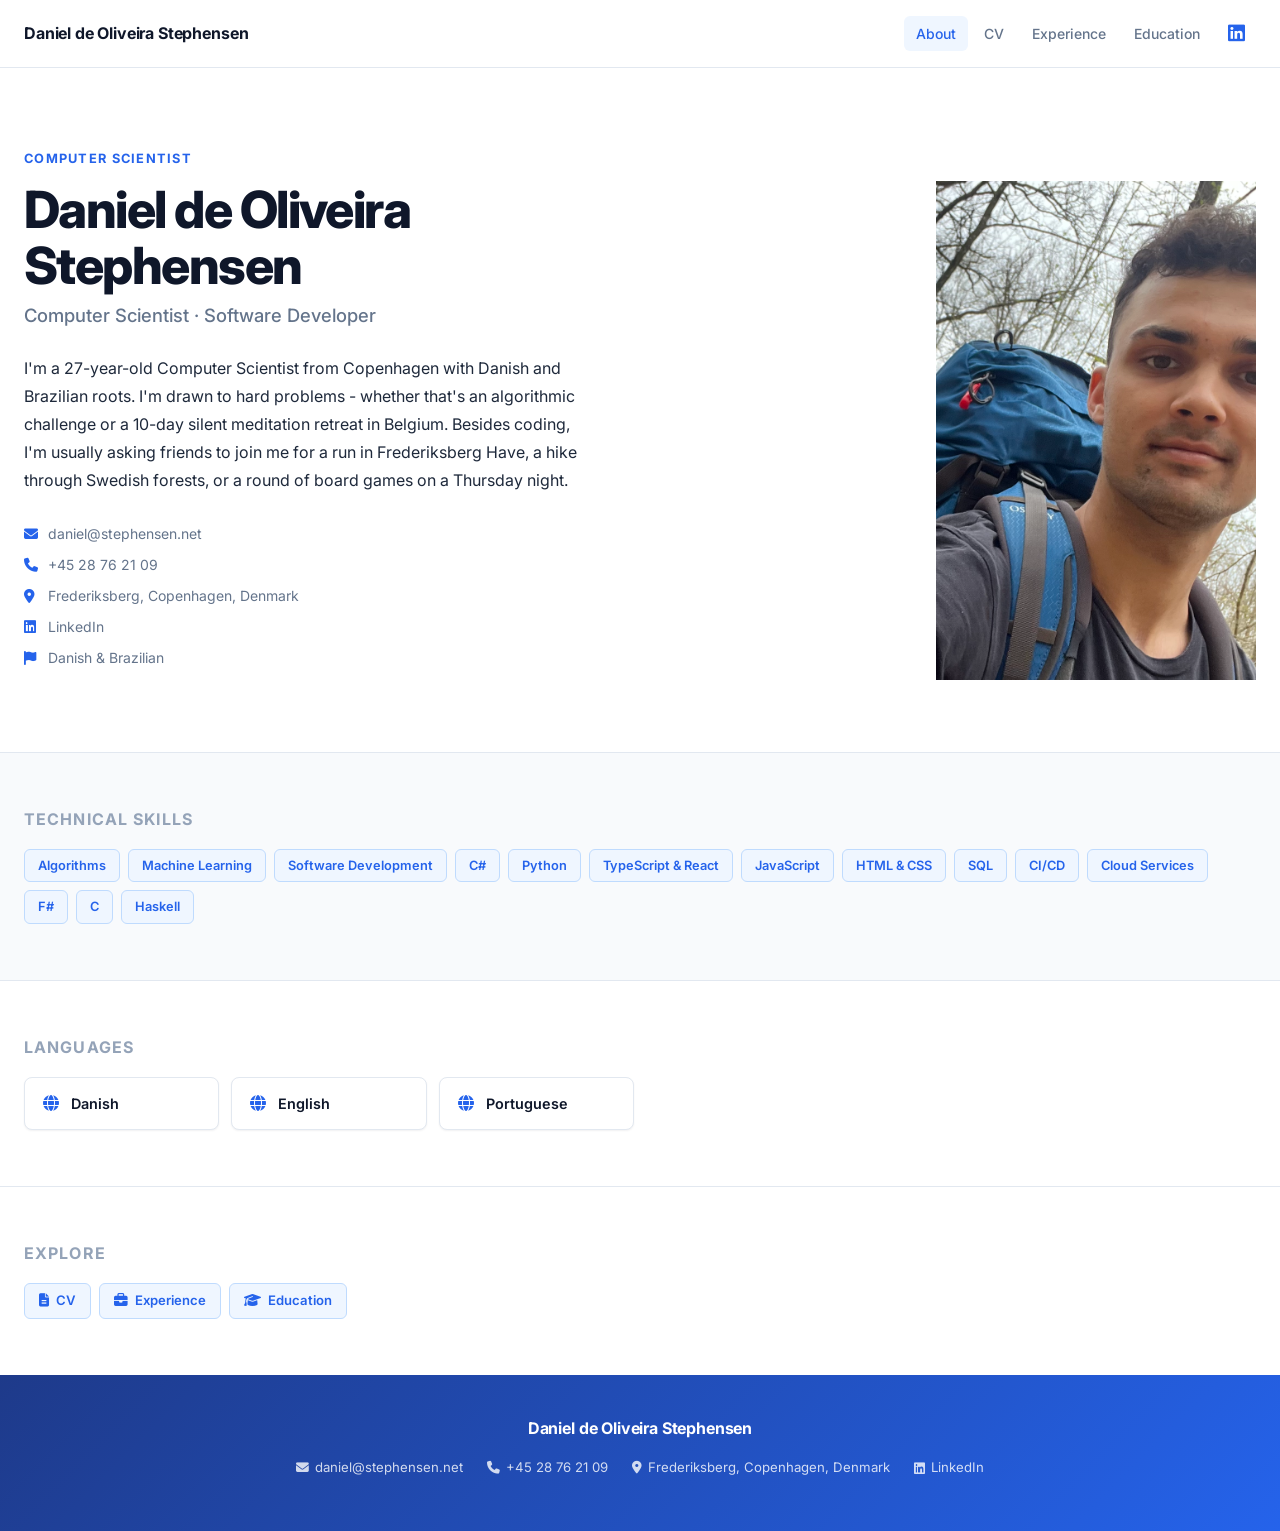
==== commit 7a67f1a7: "project management removed" ====
--- a/index.html
+++ b/index.html
@@ -100,7 +100,6 @@
           <span class="tag tech">SQL</span>
           <span class="tag tech">CI/CD</span>
           <span class="tag tech">Cloud Services</span>
-          <span class="tag tech">Project Management</span>
           <span class="tag tech">F#</span>
           <span class="tag tech">C</span>
           <span class="tag tech">Haskell</span>
--- a/assets/css/styles.css
+++ b/assets/css/styles.css
@@ -735,6 +735,20 @@
 .lang-item i { color: var(--blue); font-size: 1rem; }
 .lang-item span { font-size: .9rem; font-weight: 600; color: var(--navy); }
 
+@font-face {
+  font-family: 'Now';
+  src: url('../fonts/Now-Regular.woff2') format('woff2');
+  font-weight: 400;
+  font-style: normal;
+}
+
+@font-face {
+  font-family: 'Now';
+  src: url('../fonts/Now-Bold.woff2') format('woff2');
+  font-weight: 700;
+  font-style: normal;
+}
+
 /* =====================================================================
    Divider
    ===================================================================== */
